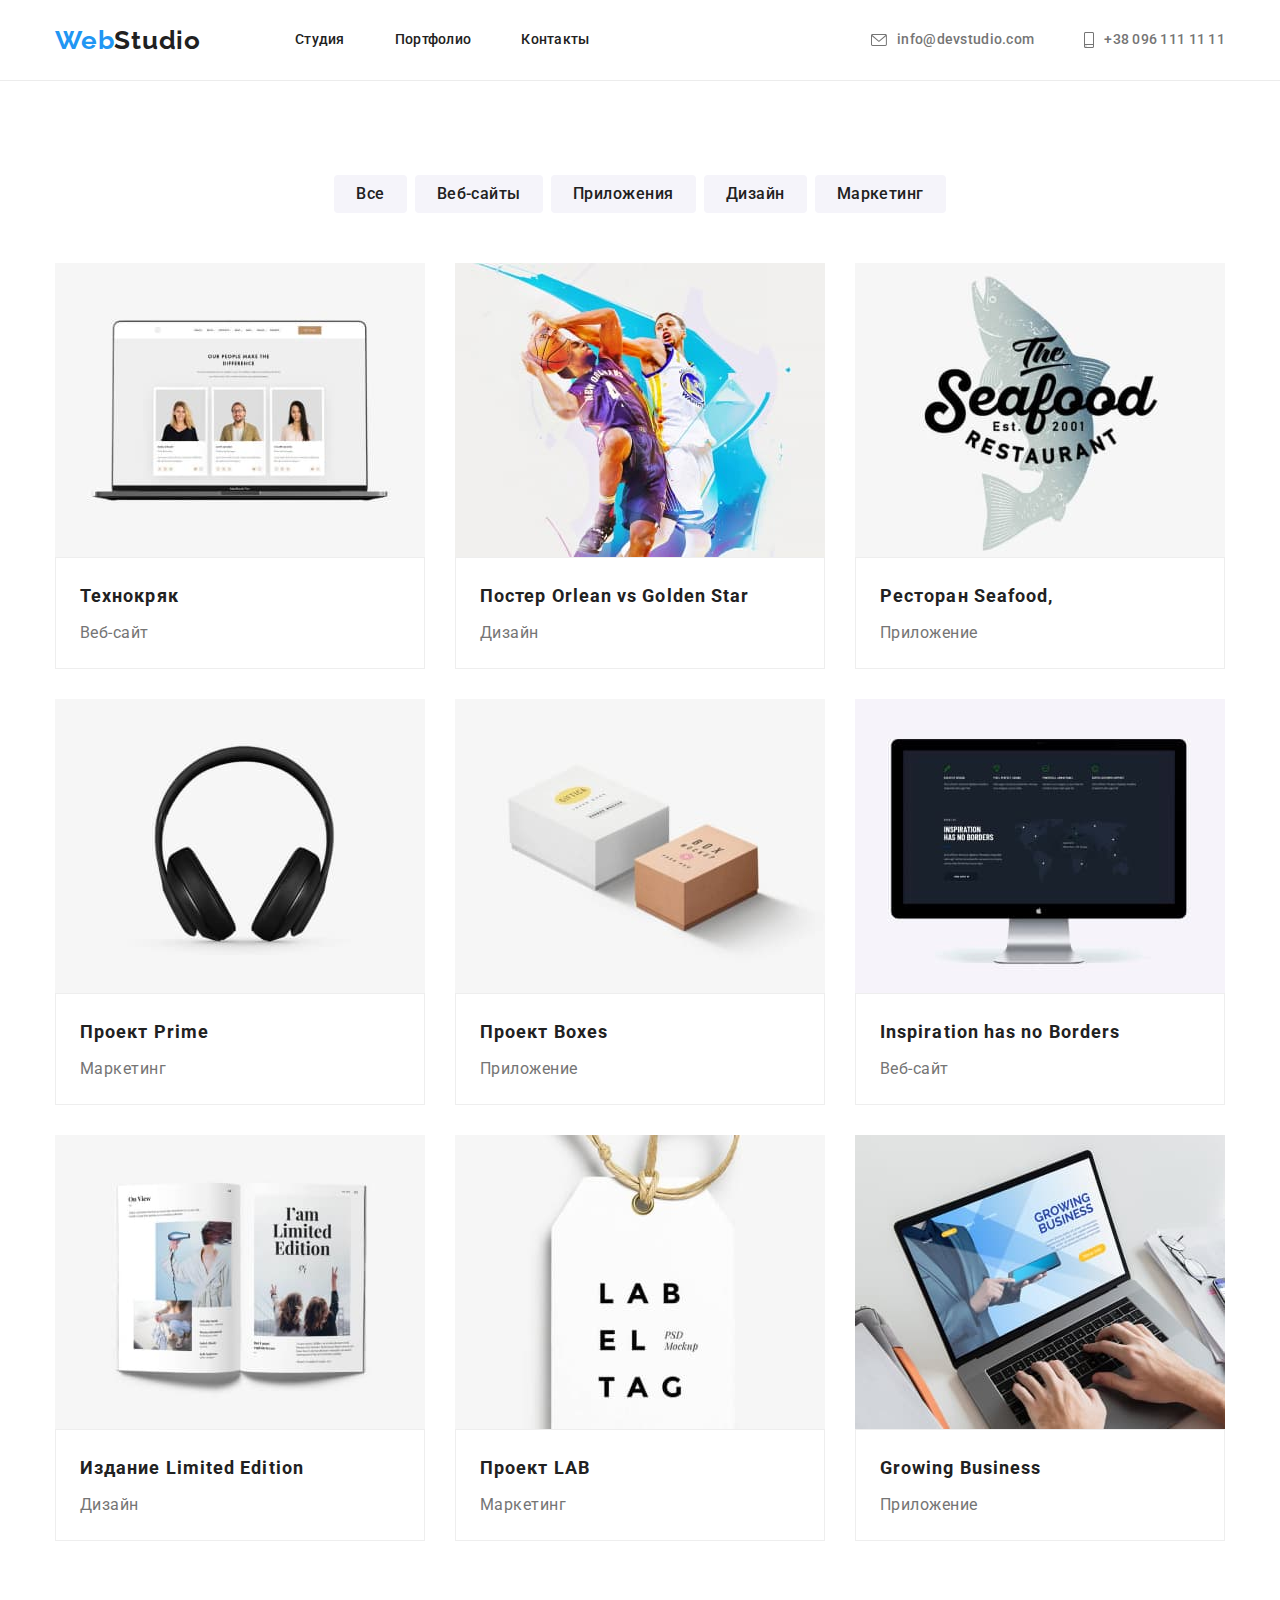
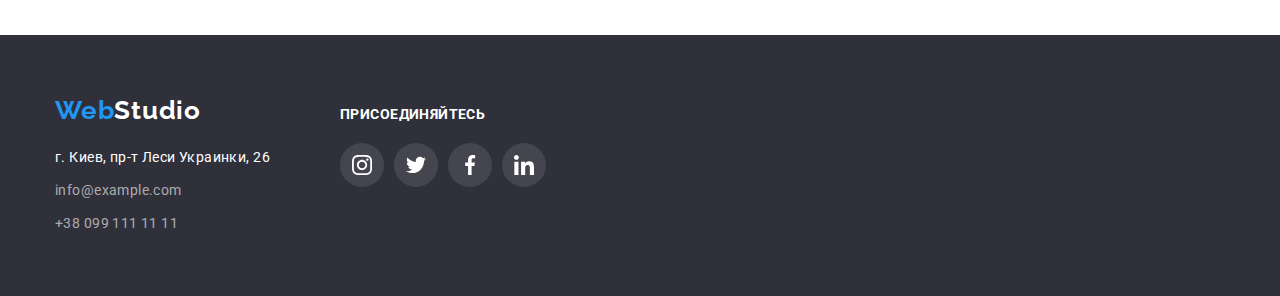
==== portfolio.html @ 1981fbbf "Initial" ====
<!DOCTYPE html>
<html lang="en">
  <head>
    <meta charset="UTF-8" />
    <meta http-equiv="X-UA-Compatible" content="IE=edge" />
    <meta name="viewport" content="width=device-width, initial-scale=1.0" />
    <link rel="preconnect" href="https://fonts.googleapis.com" />
    <link rel="preconnect" href="https://fonts.gstatic.com" crossorigin />
    <link
      href="https://fonts.googleapis.com/css2?family=Raleway:wght@700&family=Roboto:wght@400;500;700;900&display=swap"
      rel="stylesheet"
    />
    <title>Portfolio</title>
    <link
      rel="stylesheet"
      href="https://cdnjs.cloudflare.com/ajax/libs/modern-normalize/1.0.0/modern-normalize.min.css"
    />
    <link rel="stylesheet" href="./css/styles.css" />
  </head>

  <body>
    <header class="header-page">
      <div class="container">
        <nav class="header-nav">
          <a href="./index.html" class="logo link blacklink" lang="en"
            ><span class="logoletter">Web</span>Studio</a
          >
          <ul class="header-menu list">
            <li class="header-menu-item">
              <a class="link blacklink" href="./index.html">Студия</a>
            </li>
            <li class="header-menu-item">
              <a class="link blacklink" href="./portfolio.html">Портфолио</a>
            </li>
            <li class="header-menu-item">
              <a class="link blacklink" href="">Контакты</a>
            </li>
          </ul>
        </nav>
        <ul class="header-addr list">
          <li class="item">
            <a href="email:info@devstudio.com" class="link-envelope link"
              ><svg class="icon-envelope" width="16" height="12">
                <use href="./images/icons.svg#icon-envelope"></use>
              </svg>
              info@devstudio.com</a
            >
          </li>
          <li class="item">
            <a href="tel:+380961111111" class="link-smartphone link">
              <svg class="icon-smartphone" width="10" height="16">
                <use href="./images/icons.svg#icon-smartphone"></use>
              </svg>
              +38 096 111 11 11</a
            >
          </li>
        </ul>
      </div>
    </header>

    <main>
      <section class="filter">
        <h2 class="visually-hidden">Галерея</h2>
        <div class="container">
          <ul class="filter-list list">
            <li class="filter-item">
              <button class="filter-button btn" type="button">Все</button>
            </li>
            <li class="filter-item">
              <button class="filter-button btn" type="button">Веб-сайты</button>
            </li>
            <li class="filter-item">
              <button class="filter-button btn" type="button">
                Приложения
              </button>
            </li>
            <li class="filter-item">
              <button class="filter-button btn" type="button">Дизайн</button>
            </li>
            <li class="filter-item">
              <button class="filter-button btn" type="button">Маркетинг</button>
            </li>
          </ul>

          <ul class="gallery-list list">
            <li class="gallery-item">
              <a href="" class="g-link">
                <img
                  src="./images/portfolio/img1-laptop.jpg"
                  alt="laptop"
                  width="370"
                  height="294"
                />
                <p class="visually-hidden">какой-то текст поверх картинки</p>
                <div class="gallery-data">
                  <h2 class="gallery-header">Технокряк</h2>
                  <p class="gallery-type">Веб-сайт</p>
                </div>
              </a>
            </li>
            <li class="gallery-item">
              <a href="" class="g-link">
                <img
                  src="./images/portfolio/img2-basketball.jpg"
                  alt="poster"
                  width="370"
                  height="294"
                />
                <div class="gallery-data">
                  <h2 class="gallery-header">
                    Постер <span lang="en">Orlean vs Golden Star</span>
                  </h2>
                  <p class="gallery-type">Дизайн</p>
                </div>
              </a>
            </li>
            <li class="gallery-item">
              <a href="" class="g-link">
                <img
                  src="./images/portfolio/img3-seafood.jpg"
                  alt="laptop"
                  width="370"
                  height="294"
                />
                <div class="gallery-data">
                  <h2 class="gallery-header">
                    Ресторан <span lang="en">Seafood,</span>
                  </h2>
                  <p class="gallery-type">Приложение</p>
                </div>
              </a>
            </li>
            <li class="gallery-item">
              <a href="" class="g-link">
                <img
                  src="./images/portfolio/img4-headphones.jpg"
                  alt="laptop"
                  width="370"
                  height="294"
                />
                <div class="gallery-data">
                  <h2 class="gallery-header">Проект Prime</h2>
                  <p class="gallery-type">Маркетинг</p>
                </div>
              </a>
            </li>
            <li class="gallery-item">
              <a href="" class="g-link">
                <img
                  src="./images/portfolio/img5-boxes.jpg"
                  alt="laptop"
                  width="370"
                  height="294"
                />
                <div class="gallery-data">
                  <h2 class="gallery-header">
                    Проект <span lang="en"> Boxes</span>
                  </h2>
                  <p class="gallery-type">Приложение</p>
                </div>
              </a>
            </li>
            <li class="gallery-item">
              <a href="" class="g-link">
                <img
                  src="./images/portfolio/img6-monitor.jpg"
                  alt="laptop"
                  width="370"
                  height="294"
                />
                <div class="gallery-data">
                  <h2 class="gallery-header" lang="en">
                    Inspiration has no Borders
                  </h2>
                  <p class="gallery-type">Веб-сайт</p>
                </div>
              </a>
            </li>
            <li class="gallery-item">
              <a href="" class="g-link">
                <img
                  src="./images/portfolio/img7-magazine.jpg"
                  alt="laptop"
                  width="370"
                  height="294"
                />
                <div class="gallery-data">
                  <h2 class="gallery-header">
                    Издание <span lang="en">Limited Edition</span>
                  </h2>
                  <p class="gallery-type">Дизайн</p>
                </div>
              </a>
            </li>
            <li class="gallery-item">
              <a href="" class="g-link">
                <img
                  src="./images/portfolio/img8-label.jpg"
                  alt="laptop"
                  width="370"
                  height="294"
                />
                <div class="gallery-data">
                  <h2 class="gallery-header">
                    Проект <span lang="en">LAB</span>
                  </h2>
                  <p class="gallery-type">Маркетинг</p>
                </div>
              </a>
            </li>
            <li class="gallery-item">
              <a href="" class="g-link">
                <img
                  src="./images/portfolio/img9-workonlaptop.jpg"
                  alt="laptop"
                  width="370"
                  height="294"
                />
                <div class="gallery-data">
                  <h2 class="gallery-header" lang="en">Growing Business</h2>
                  <p class="gallery-type">Приложение</p>
                </div>
              </a>
            </li>
          </ul>
        </div>
      </section>
    </main>

    <footer class="footer">
      <div class="container">
        <div class="address-block">
          <a href="" lang="en" class="logo link footerlogo"
            ><span class="logoletter">Web</span>Studio
          </a>
          <address class="address">
            <ul class="footer-list list">
              <li class="footer-item">
                <a
                  href="https://www.google.com/maps/d/viewer?msa=0&mid=10uSM3H-mIU3GznYo2szRIEphczw&ll=50.427407309700655%2C30.538310300981728&z=18"
                  class="link footer-addressletter"
                  target="_blank"
                  noopener
                  noreferrer
                  >г. Киев, пр-т Леси Украинки, 26</a
                >
              </li>
              <li class="footer-item">
                <a href="mailto:info@example.com" class="link footer-tel"
                  >info@example.com</a
                >
              </li>
              <li class="footer-item">
                <a href="tel:+380991111111" class="link footer-tel"
                  >+38 099 111 11 11</a
                >
              </li>
            </ul>
          </address>
        </div>
        <div class="social-block">
          <p>присоединяйтесь</p>
          <ul class="f-social-icons list">
            <li class="f-social-icon-block">
              <a href="" class="soc-link" target="_blank" noopener noreferrer>
                <svg class="f-soc-icon">
                  <use href="./images/icons.svg#icon-instagram"></use>
                </svg>
              </a>
            </li>
            <li class="f-social-icon-block">
              <a href="" class="soc-link" target="_blank" noopener noreferrer>
                <svg class="f-soc-icon">
                  <use href="./images/icons.svg#icon-twitter"></use>
                </svg>
              </a>
            </li>
            <li class="f-social-icon-block">
              <a href="" class="soc-link" target="_blank" noopener noreferrer>
                <svg class="f-soc-icon">
                  <use href="./images/icons.svg#icon-facebook"></use>
                </svg>
              </a>
            </li>
            <li class="f-social-icon-block">
              <a href="" class="soc-link" target="_blank" noopener noreferrer>
                <svg class="f-soc-icon">
                  <use href="./images/icons.svg#icon-linkedin"></use>
                </svg>
              </a>
            </li>
          </ul>
        </div>
      </div>
    </footer>
  </body>
</html>
---- css/styles.css ----
:root {
  --maintext-color: #212121;
  --activebutton-textcolor: #ffffff;
  --active-color: #2196f3;
}

body {
  font-family: "Roboto", sans-serif;
  color: #757575;
}
p,
h1,
h2,
h3,
h4,
h5,
h6 {
  margin: 0;
}
.visually-hidden {
  position: absolute;
  width: 1px;
  height: 1px;
  margin: -1px;
  padding: 0;
  overflow: hidden;
  border: 0;
  clip: rect(0 0 0 0);
}
.list {
  list-style: none;
  margin: 0;
  padding: 0;
}

.link {
  color: #757575;
  text-decoration: none;
}

.link:hover,
.link:focus {
  color: var(--active-color);
}

/* ------------INDEX--------------- */
.container {
  width: 1200px;
  padding: 0 15px;
  margin: 0 auto;
}
.header-page {
  border-bottom: 1px solid #ececec;

  font-weight: 500;
  font-size: 14px;
  line-height: 1.14;
  letter-spacing: 0.02em;
}
.header-page .container {
  display: flex;
  flex-basis: auto;
  align-items: center;
}

.logo {
  font-family: "Raleway", sans-serif;
  font-weight: bold;
  font-size: 26px;
  line-height: 1.19;
  letter-spacing: 0.03em;

  color: black;
}
.logoletter {
  color: var(--active-color);
}

.header-nav {
  display: flex;
  align-items: center;
}
.header-menu {
  display: flex;
  margin-left: 94px;
}
.header-menu-item:not(:last-child) {
  margin-right: 50px;
}

.header-menu-item .link {
  padding-top: 32px;
  padding-bottom: 32px;
}
.header-addr {
  display: flex;
  margin-left: auto;
}
.header-addr .link {
  display: flex;
  padding-top: 32px;
  padding-bottom: 32px;
  align-items: center;
}
.item + .item {
  margin-left: 50px;
}

.blacklink {
  color: var(--maintext-color);
}
.icon-envelope,
.icon-smartphone {
  fill: #757575;
  margin-right: 10px;
}

.link-envelope:hover .icon-envelope,
.link-envelope:focus .icon-envelope {
  fill: var(--active-color);
}
.link-smartphone:hover .icon-smartphone,
.link-smartphone:focus .icon-smartphone {
  fill: var(--active-color);
}

.hero {
  max-width: 1600px;
  padding-top: 200px;
  padding-bottom: 200px;
  margin: auto;
  background-color: #c4c4c4;
  background-image: linear-gradient(to right, #2f303a40, #2f303a40),
    url(../images/backgroung-Img.png);
}

.hero-header {
  width: 696px;
  margin: 0 auto;
  text-align: center;

  font-weight: 900;
  font-size: 44px;
  line-height: 1.36;
  letter-spacing: 0.06em;
  text-transform: uppercase;

  color: #ffffff;
}
.hero-button {
  display: block;
  margin: 30px auto 0;
  padding: 10px 32px;

  border-radius: 4px;
  border-style: none;

  font-weight: bold;
  font-size: 16px;
  line-height: 1.87;
  letter-spacing: 0.06em;

  color: #ffffff;
  background: var(--active-color);
}
.btn {
  cursor: pointer;
}
.features {
  padding-top: 94px;
  padding-bottom: 94px;
}
.features-list {
  display: flex;
}
.features-items {
  width: 270px;
}
.features-items:not(:last-child) {
  margin-right: 30px;
}

.features-list-header {
  margin-bottom: 10px;
  font-weight: bold;
  font-size: 14px;
  line-height: 1.14;
  letter-spacing: 0.03em;
  text-transform: uppercase;

  color: var(--maintext-color);
}
.features-list-text {
  padding-right: 10px;

  font-size: 14px;
  line-height: 1.71;
  letter-spacing: 0.03em;
}
.features-icon-block {
  padding: 25px 100px;
  margin-bottom: 30px;
  background-color: #f5f4fa;
  border-radius: 4px;
}
.features-items .icon {
  height: 70px;
  width: 70px;
}

.what-we-do-header {
  text-align: center;
  margin-bottom: 50px;

  font-weight: bold;
  font-size: 36px;
  line-height: 1.17;
  letter-spacing: 0.03em;

  color: var(--maintext-color);
}
.what-we-do {
  padding-bottom: 94px;
}
img {
  display: block;
}

.what-we-do-list {
  display: flex;
}

.what-we-do-item:not(:last-child) {
  margin-right: 30px;
}
.team {
  padding-top: 94px;
  padding-bottom: 94px;
  background-color: #f5f4fa;
}

.team-header {
  text-align: center;
  margin-bottom: 50px;

  font-weight: bold;
  font-size: 36px;
  line-height: 1.17;
  letter-spacing: 0.03em;

  color: var(--maintext-color);
}
.team-list {
  display: flex;
}
.team-item:not(:last-child) {
  margin-right: 30px;
}
.team-item {
  background-color: #ffffff;
  border-color: #afb1b8;
  box-shadow: 0 4px 4px rgba(0, 0, 0, 0.25);
  border-radius: 0 0 4px 4px;
}
.team-data {
  padding: 30px 32px;
  text-align: center;
}
.team-name {
  margin-bottom: 10px;

  font-weight: 500;
  font-size: 16px;
  line-height: 1.19;
  letter-spacing: 0.03em;

  color: var(--maintext-color);
}
.team-prof {
  margin-bottom: 16px;
  font-size: 16px;
  line-height: 1.19;
  letter-spacing: 0.03em;
}
.social-icons {
  display: flex;
  justify-content: center;
}
.social-icon-block {
  height: 44px;
  width: 44px;
}
.social-icon-block:not(:last-child) {
  margin-right: 10px;
}
.social-icon-link {
  width: 100%;
  height: 100%;
  display: flex;
  justify-content: center;
  align-items: center;
}
.soc-icon {
  height: 20px;
  width: 20px;
  fill: #afb1b8;
}
.social-icon-link:hover,
.social-icon-link:focus {
  background-color: var(--active-color);
  border-radius: 50%;
}
.social-icon-link:hover .soc-icon,
.social-icon-link:focus .soc-icon {
  fill: var(--activebutton-textcolor);
}
.clients {
  padding: 94px 0;
}

.clients-header {
  text-align: center;
  margin-bottom: 50px;

  font-weight: bold;
  font-size: 36px;
  line-height: 1.17;
  letter-spacing: 0.03em;

  color: var(--maintext-color);
}
.clients-list {
  display: flex;
  margin: 0;
}
.client-item {
  width: 170px;
  height: 92px;
  justify-content: center;
}
.client-item:not(:last-child) {
  margin-right: 30px;
}
.client-link {
  width: 100%;
  height: 100%;
  display: flex;
  align-items: center;
  justify-content: center;
  border: 1px solid #afb1b8;
  border-radius: 4px;
}
.client-icon {
  fill: #afb1b8;
}
.client-link:hover,
.client-link:focus {
  border-color: var(--active-color);
}
.client-link:hover .client-icon,
.client-link:focus .client-icon {
  fill: var(--active-color);
}

/* ---------------- FOOTER ------------ */
.footer {
  margin: 0 auto;
  background-color: rgba(47, 48, 58, 1);
  padding-top: 60px;
  padding-bottom: 60px;
}
.footer .container {
  display: flex;
}
.footerlogo {
  color: #ffffff;
}
.footer-addressletter {
  font-size: 14px;
  line-height: 1.71;
  letter-spacing: 0.03em;
  font-style: normal;
  color: #ffffff;
}
.footer-tel {
  font-size: 14px;
  line-height: 1.71;
  letter-spacing: 0.03em;
  font-style: normal;
  color: rgba(255, 255, 255, 0.6);
}

.footer-list {
  margin-top: 20px;
}
.footer-item:not(:last-child) {
  margin-bottom: 9px;
}
.address-block {
  margin-right: 70px;
}
.social-block {
  margin-top: 12px;
  margin-bottom: 40px;
}
.social-block p {
  margin-bottom: 20px;

  color: #ffffff;

  font-weight: bold;
  font-size: 14px;
  line-height: 1.14;
  letter-spacing: 0.03em;
  text-transform: uppercase;
}
.f-social-icons {
  display: flex;
  margin-top: 20px;
}
.f-social-icon-block {
  height: 44px;
  width: 44px;
}
.f-social-icon-block:not(:last-child) {
  margin-right: 10px;
}
.f-soc-icon {
  width: 20px;
  height: 20px;
  fill: var(--activebutton-textcolor);
}
.soc-link:hover,
.soc-link:focus {
  background-color: var(--active-color);
  border-radius: 50%;
}

.soc-link {
  width: 100%;
  height: 100%;
  display: flex;
  justify-content: center;
  align-items: center;
  background-color: rgba(255, 255, 255, 0.1);
  border-radius: 50%;
}

/* ------------portfolio-------------*/

.filter-button:hover,
.filter-button:focus {
  color: var(--activebutton-textcolor);
  background-color: #2196f3;
  box-shadow: 0px 4px 4px rgba(0, 0, 0, 0.25);
}
.filter {
  padding-top: 94px;
  padding-bottom: 94px;
}
.filter-button {
  background-color: #f5f4fa;
  border-style: none;
  border-radius: 4px;
  padding: 6px 22px;

  font-family: Roboto;
  font-weight: 500;
  font-size: 16px;
  line-height: 1.62;
  text-align: center;
  letter-spacing: 0.03em;

  color: var(--maintext-color);
}

.filter-list {
  display: flex;
  justify-content: center;
  margin-bottom: 50px;
}
.filter-item:not(:last-child) {
  margin-right: 8px;
}

.gallery-list {
  display: flex;
  flex-wrap: wrap;
}
.gallery-item:not(:nth-child(3n)) {
  margin-right: 30px;
}
.gallery-item:not(:nth-last-child(-n + 3)) {
  margin-bottom: 30px;
}
.gallery-item:hover,
.gallery-item:focus {
  box-shadow: 0px 4px 4px rgba(0, 0, 0, 0.25);
}
.gallery-data {
  padding: 20px 24px;
  border: 1px solid #eeeeee;
}
.gallery-header {
  margin-bottom: 4px;

  font-weight: bold;
  font-size: 18px;
  line-height: 2;
  letter-spacing: 0.06em;

  color: var(--maintext-color);
}
.gallery-type {
  font-size: 16px;
  line-height: 1.88;
  letter-spacing: 0.03em;

  color: #757575;
}
.g-link {
  text-decoration: none;
}
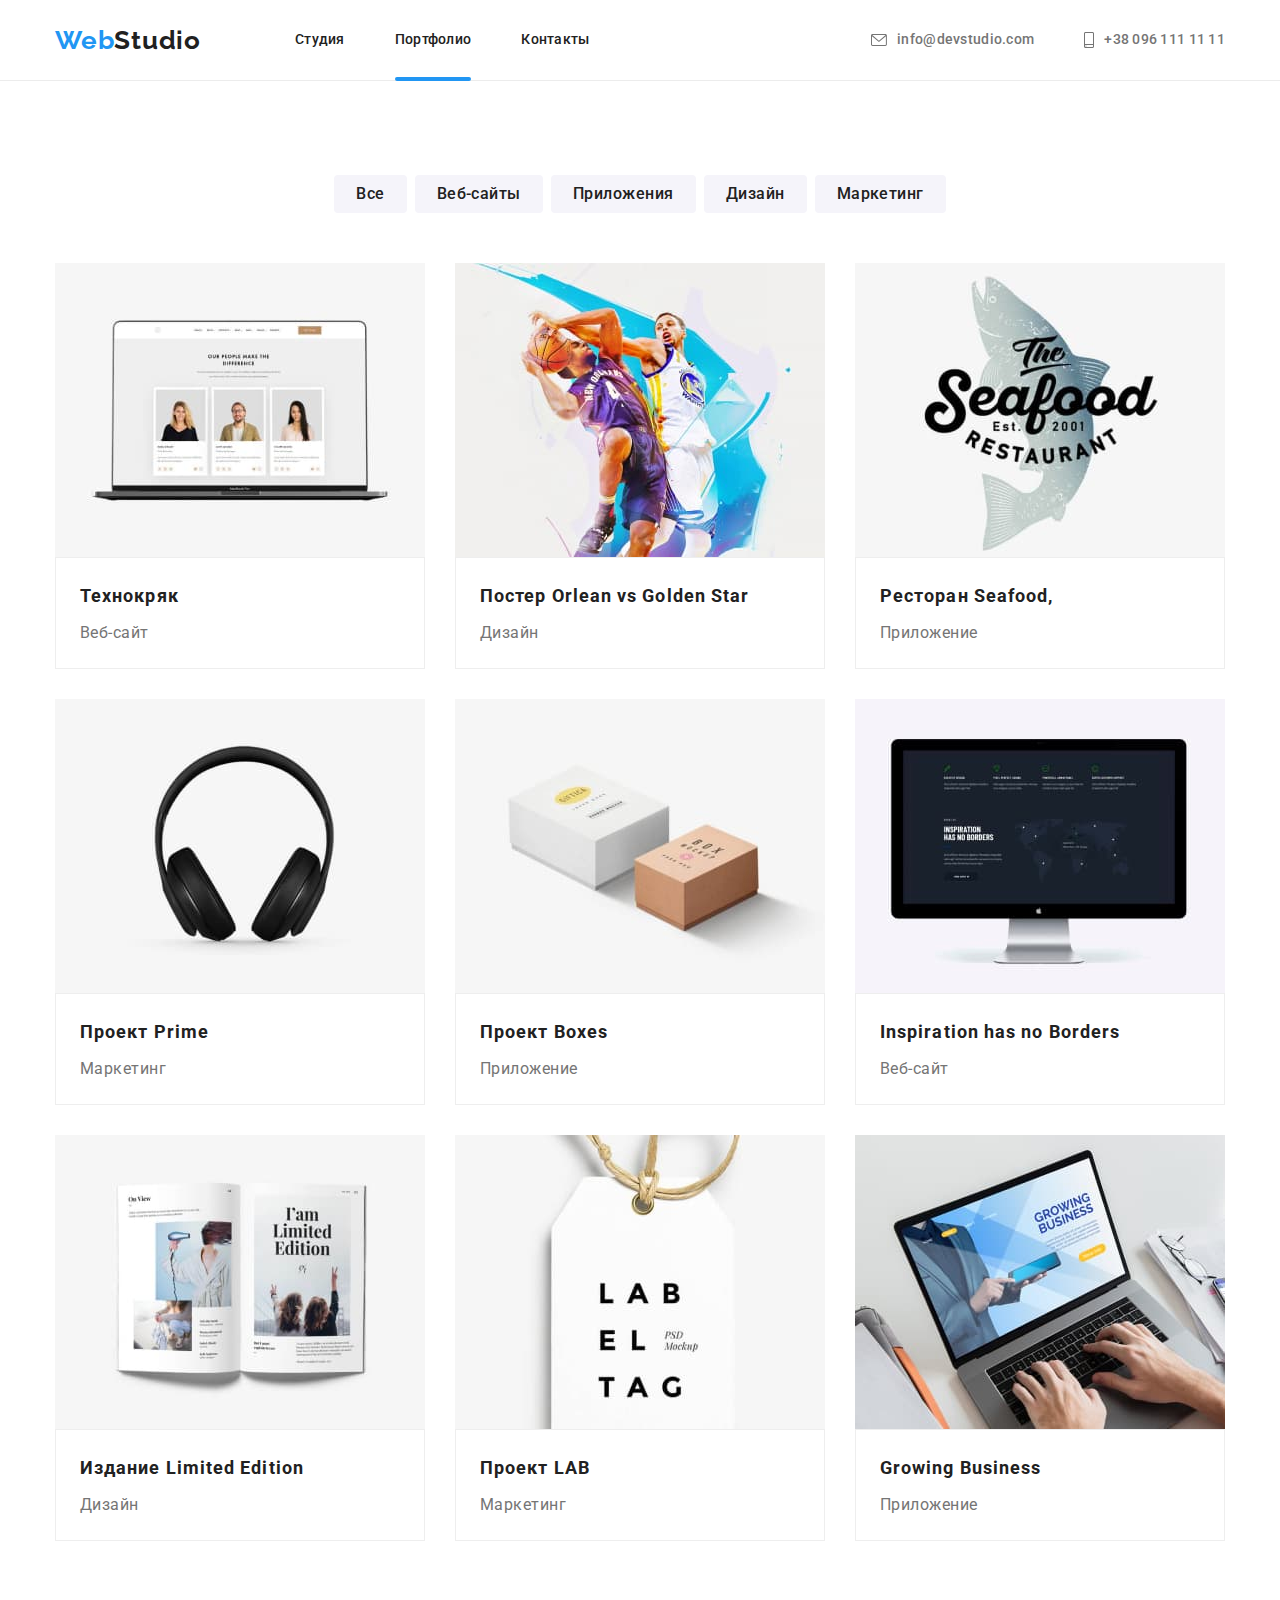
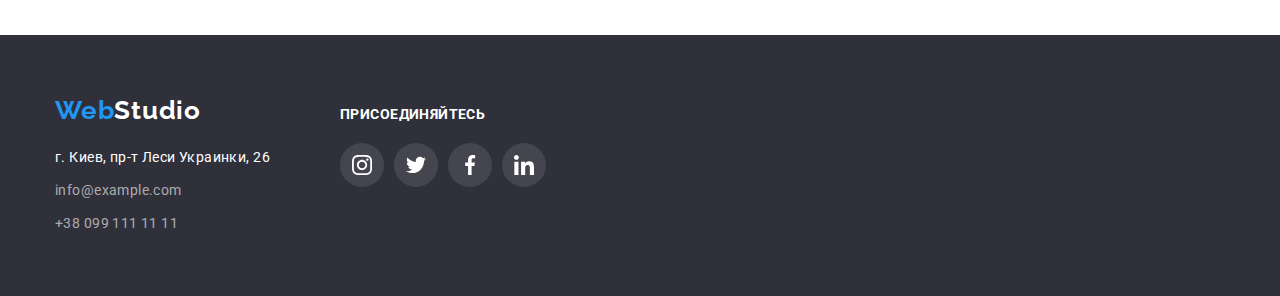
==== commit 0d645dbc: "Mod-2" ====
--- a/portfolio.html
+++ b/portfolio.html
@@ -22,18 +22,18 @@
     <header class="header-page">
       <div class="container">
         <nav class="header-nav">
-          <a href="./index.html" class="logo link blacklink" lang="en"
+          <a href="./index.html" class="logo link" lang="en"
             ><span class="logoletter">Web</span>Studio</a
           >
           <ul class="header-menu list">
             <li class="header-menu-item">
-              <a class="link blacklink" href="./index.html">Студия</a>
+              <a class="link" href="./index.html">Студия</a>
             </li>
             <li class="header-menu-item">
-              <a class="link blacklink" href="./portfolio.html">Портфолио</a>
+              <a class="link current" href="./portfolio.html">Портфолио</a>
             </li>
             <li class="header-menu-item">
-              <a class="link blacklink" href="">Контакты</a>
+              <a class="link" href="">Контакты</a>
             </li>
           </ul>
         </nav>
@@ -85,13 +85,19 @@
           <ul class="gallery-list list">
             <li class="gallery-item">
               <a href="" class="g-link">
-                <img
-                  src="./images/portfolio/img1-laptop.jpg"
-                  alt="laptop"
-                  width="370"
-                  height="294"
-                />
-                <p class="visually-hidden">какой-то текст поверх картинки</p>
+                <div class="overlay">
+                  <img
+                    src="./images/portfolio/img1-laptop.jpg"
+                    alt="laptop"
+                    width="370"
+                    height="294"
+                  />
+                  <p class="over-text">
+                    Технокряк это современная площадка распространения
+                    коронавируса. Компании используют эту платформу для
+                    цифрового шпионажа и атак на защищённые сервера конкурентов.
+                  </p>
+                </div>
                 <div class="gallery-data">
                   <h2 class="gallery-header">Технокряк</h2>
                   <p class="gallery-type">Веб-сайт</p>
--- a/css/styles.css
+++ b/css/styles.css
@@ -2,6 +2,8 @@
   --maintext-color: #212121;
   --activebutton-textcolor: #ffffff;
   --active-color: #2196f3;
+  --time-anim: 250ms;
+  --trform-style: cubic-bezier(0.4, 0, 0.2, 1);
 }
 
 body {
@@ -36,6 +38,11 @@
 .link {
   color: #757575;
   text-decoration: none;
+  transition: color var(--time-anim) var(--trform-style);
+}
+.header-menu-item .link,
+.header-nav .logo {
+  color: var(--maintext-color);
 }
 
 .link:hover,
@@ -87,11 +94,23 @@
 .header-menu-item:not(:last-child) {
   margin-right: 50px;
 }
-
+.header-menu-item {
+  position: relative;
+}
 .header-menu-item .link {
   padding-top: 32px;
   padding-bottom: 32px;
 }
+.link.current::after {
+  content: "";
+  position: absolute;
+  width: 100%;
+  height: 4px;
+  border-radius: 4px;
+  background-color: var(--active-color);
+  bottom: -33px;
+  left: 0;
+}
 .header-addr {
   display: flex;
   margin-left: auto;
@@ -106,9 +125,6 @@
   margin-left: 50px;
 }
 
-.blacklink {
-  color: var(--maintext-color);
-}
 .icon-envelope,
 .icon-smartphone {
   fill: #757575;
@@ -207,7 +223,9 @@
   height: 70px;
   width: 70px;
 }
-
+img {
+  display: block;
+}
 .what-we-do-header {
   text-align: center;
   margin-bottom: 50px;
@@ -222,14 +240,31 @@
 .what-we-do {
   padding-bottom: 94px;
 }
-img {
-  display: block;
-}
-
 .what-we-do-list {
   display: flex;
 }
-
+.what-we-do-item {
+  position: relative;
+}
+.what-we-do-item p {
+  position: absolute;
+  bottom: 0;
+  width: 100%;
+  height: 70px;
+
+  display: flex;
+  justify-content: center;
+  align-items: center;
+
+  color: var(--activebutton-textcolor);
+  background-color: rgba(47, 48, 58, 0.8);
+
+  text-transform: uppercase;
+  font-weight: bold;
+  font-size: 14px;
+  line-height: 1.16px;
+  letter-spacing: 0.03em;
+}
 .what-we-do-item:not(:last-child) {
   margin-right: 30px;
 }
@@ -293,31 +328,36 @@
 .social-icon-block:not(:last-child) {
   margin-right: 10px;
 }
-.social-icon-link {
-  width: 100%;
-  height: 100%;
-  display: flex;
-  justify-content: center;
-  align-items: center;
-}
 .soc-icon {
   height: 20px;
   width: 20px;
   fill: #afb1b8;
 }
-.social-icon-link:hover,
-.social-icon-link:focus {
+.soc-link {
+  width: 100%;
+  height: 100%;
+  display: flex;
+  justify-content: center;
+  align-items: center;
+  background-color: rgba(255, 255, 255, 0.1);
+  border-radius: 50%;
+  transition: background-color var(--time-anim) var(--trform-style),
+    fill var(--time-anim) var(--trform-style);
+}
+.soc-link:hover,
+.soc-link:focus {
   background-color: var(--active-color);
   border-radius: 50%;
 }
-.social-icon-link:hover .soc-icon,
-.social-icon-link:focus .soc-icon {
+.soc-link:hover .soc-icon,
+.soc-link:focus .soc-icon {
   fill: var(--activebutton-textcolor);
 }
+/* -------- Клиенты ------- */
+
 .clients {
   padding: 94px 0;
 }
-
 .clients-header {
   text-align: center;
   margin-bottom: 50px;
@@ -349,9 +389,11 @@
   justify-content: center;
   border: 1px solid #afb1b8;
   border-radius: 4px;
+  transition: border-color var(--time-anim) var(--trform-style);
 }
 .client-icon {
   fill: #afb1b8;
+  transition: fill 250ms;
 }
 .client-link:hover,
 .client-link:focus {
@@ -430,21 +472,6 @@
   height: 20px;
   fill: var(--activebutton-textcolor);
 }
-.soc-link:hover,
-.soc-link:focus {
-  background-color: var(--active-color);
-  border-radius: 50%;
-}
-
-.soc-link {
-  width: 100%;
-  height: 100%;
-  display: flex;
-  justify-content: center;
-  align-items: center;
-  background-color: rgba(255, 255, 255, 0.1);
-  border-radius: 50%;
-}
 
 /* ------------portfolio-------------*/
 
@@ -459,19 +486,22 @@
   padding-bottom: 94px;
 }
 .filter-button {
+  padding: 6px 22px;
+
+  color: var(--maintext-color);
   background-color: #f5f4fa;
   border-style: none;
   border-radius: 4px;
-  padding: 6px 22px;
-
-  font-family: Roboto;
+
   font-weight: 500;
   font-size: 16px;
   line-height: 1.62;
   text-align: center;
   letter-spacing: 0.03em;
 
-  color: var(--maintext-color);
+  transition: color var(--time-anim) var(--trform-style),
+    background-color var(--time-anim) var(--trform-style),
+    box-shadow var(--time-anim) var(--trform-style);
 }
 
 .filter-list {
@@ -497,6 +527,10 @@
 .gallery-item:focus {
   box-shadow: 0px 4px 4px rgba(0, 0, 0, 0.25);
 }
+.gallery-item:hover,
+.gallery-item:focus .over-text {
+}
+
 .gallery-data {
   padding: 20px 24px;
   border: 1px solid #eeeeee;
@@ -521,3 +555,33 @@
 .g-link {
   text-decoration: none;
 }
+.overlay:focus .over-text {
+  transform: translateY(-294px);
+}
+.overlay {
+  position: relative;
+  overflow: hidden;
+}
+
+.over-text {
+  width: 370px;
+  height: 294px;
+  padding: 24px;
+  display: flex;
+  align-items: center;
+  justify-content: center;
+
+  color: var(--activebutton-textcolor);
+  background-color: rgba(33, 150, 243, 0.9);
+
+  font-size: 18px;
+  line-height: 1.56;
+  letter-spacing: 0.03em;
+
+  position: absolute;
+  top: 0;
+  left: 0;
+  overflow: auto;
+  transform: translateY(294px);
+  transition: transform 1s linear;
+}
